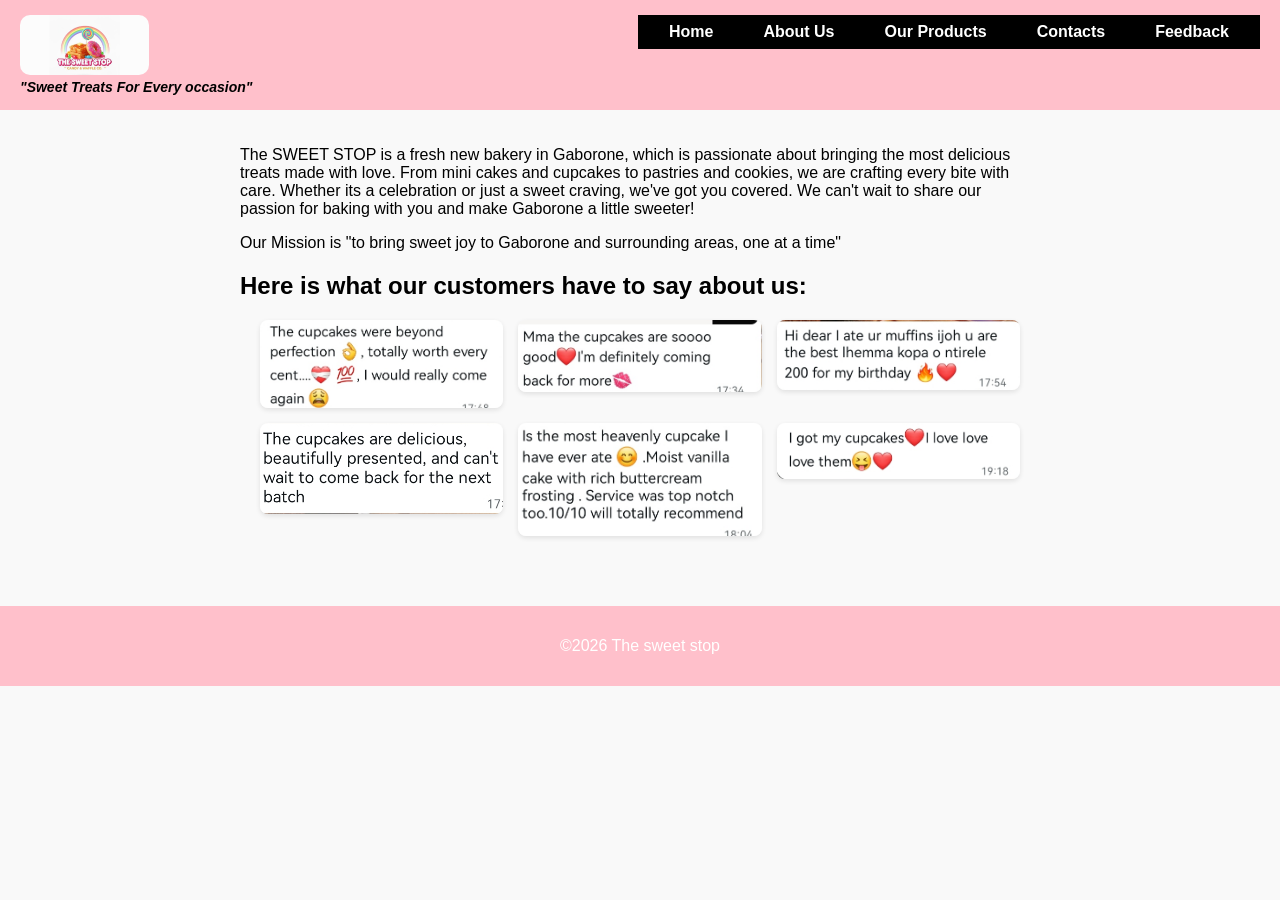
==== about.html @ ffb0606a "Updated products.html and styles.css" ====
<!DOCTYPE html>
<html lang="en">
<head>
    <meta charset="UTF-8>
    <meta name="viewport" content="width=device-width, initial-scale=1.0">
    <title>About Us</title>
    <link rel="stylesheet" href="styles.css">
</head>
<body>
         <header class="site-header">
       <div class="brand">
        <img src="logo.jpg" alt="logo" class="logo">
       <span class="slogan">"Sweet Treats For Every occasion"</span>
       </div>
        <nav class="main-nav">
            <a href="index.html">Home</a>
            <a href="about.html">About Us</a>
            <a href="products.html">Our Products</a>
            <a href="contact.html">Contacts</a>
            <a href="feedback.html">Feedback</a>
        </nav>
    </header>
    <main>
        <p>
            The SWEET STOP is a fresh new bakery in Gaborone, which is passionate about bringing the most delicious treats made with love.
            From mini cakes and cupcakes to pastries and cookies, we are crafting every bite with care.
            Whether its a celebration or just a sweet craving, we've got you covered. We can't wait to share our passion for baking with you and make Gaborone a little sweeter!
        </p>
        <p>
            Our Mission is "to bring sweet joy to Gaborone and surrounding areas, one at a time"
        </p>
            <h2>Here is what our customers have to say about us:</h2>
            <div class="review-grid">
            <img src="review1.jpg" alt="Customer review 1">
            <img src="review2.jpg" alt="Customer review 2">
            <img src="review3.jpg" alt="Customer review 3">
            <img src="review4.jpg" alt="Customer review 4">
            <img src="review5.jpg" alt="Customer review 5">
            <img src="review6.jpg" alt="Customer review 6">
            </div>
    </main>
    <footer>
        <p>&copy;2026 The sweet stop</p>
    </footer>
</body>
</html>
---- styles.css ----
body {
    font-family: Arial, Helvetica, sans-serif;
    margin: 0;
    padding: 0;
    background-color: #f9f9f9;
    color: #000000;
    transition: background-color 0.3s, color 0.3s;
}

nav {
    background-color: #000000;
    padding: 15px;
    text-align: center;
}

nav a {
    color: white;
    text-decoration: none;
    margin: 0 15px;
}

nav a:hover{
    text-decoration: underline;
}

header {
    background-color: #ffc0cb;
    color: white;
    padding: 30px;
    text-align: center;
}

main {
    padding: 20px;
    max-width: 800px;
    margin: 0 auto;
}

footer {
    background-color: #ffc0cb;
    color: white;
    text-align: center;
    padding: 15px;
    margin-top: 30px;
}

img {
    border-radius: 10px;
    box-shadow: 0 4px 8pxrgba(0,0,0,0.1);
}

.site-header {
  display: flex;
  justify-content: space-between; 
  align-items: flex-start; 
  background-color: #ffc0cb;
  color: #fff;
  padding: 15px 20px;
}

.brand {
  display: flex;
  flex-direction: column; 
  align-items: flex-start; 
  gap: 4px; 
}

.logo {
  height: 60px;
  width: auto;
}

.slogan {
  font-size: 14px;
  color: #000000;
  font-weight: 600;
  font-style: italic;
}

.main-nav {
  display: flex;
  gap: 20px;
  background-color: #000000;
  padding: 8px 16px;
}

.main-nav a {
  color: #fff;
  text-decoration: none;
  font-weight: bold;
}

.main-nav a:hover {
  color: #ffc0cb;
}

image{
    display: flex;
    justify-content: center;
    padding: 40 px 20px;
}

.hero {
    position: relative;
    max-width: 600px;
    width: 100%;
}

.hero img {
    width: 100%;
    height: auto;
    display: block;
    border-radius: 8px;
}

.hero-text {
    position: absolute;
    top: 50%;
    left: 50%;
    transform: translate(-50%, -50%);
    text-align: center;
    color:#000000
    background color: (0, 0, 0, 0.5);
    padding: 20px 30px
    border-radius: 8px;
}

.hero-text p {
    margin: 5px 0;
    font-size: 18px ;
    font-weight: 600;
}

.review-grid {
  display: grid;
  grid-template-columns: repeat(3, 1fr); 
  gap: 15px; 
  max-width: 900px;
  margin: 20px auto;
  padding: 0 20px;
}

.review-grid img {
  width: 100%; 
  height: auto;
  border-radius: 8px;
  box-shadow: 0 2px 5px rgba(0,0,0,0.1); 
}


@media (max-width: 600px) {
 .review-grid {
    grid-template-columns: repeat(2, 1fr); 
  }
}

.products-page {
  max-width: 900px;
  margin: 0 auto;
  padding: 30px 20px;
}

.products-page h1 {
  text-align: center;
  margin-bottom: 40px;
}

.product {
  margin-bottom: 50px; 
  padding-bottom: 30px;
  border-bottom: 1px solid #eee; 
}

.product:last-child {
  border-bottom: none;
}


.product-name {
  font-size: 22px;
  font-weight: bold;
  color: #000000;
  margin: 0 0 15px 0;
}


.product-content {
  display: flex;
  gap: 25px; 
  align-items: flex-start; 
}


.product-img {
  width: 180px; 
  height: auto;
  border-radius: 8px;
  flex-shrink: 0; 


.product-desc {
  margin: 0;
  font-size: 16px;
  line-height: 1.6;
  color: #000000;
}


@media (max-width: 600px) {
 .product-content {
    flex-direction: column; 
  }
  
 .product-img {
    width: 100%; 
    max-width: 250px;
  }
}
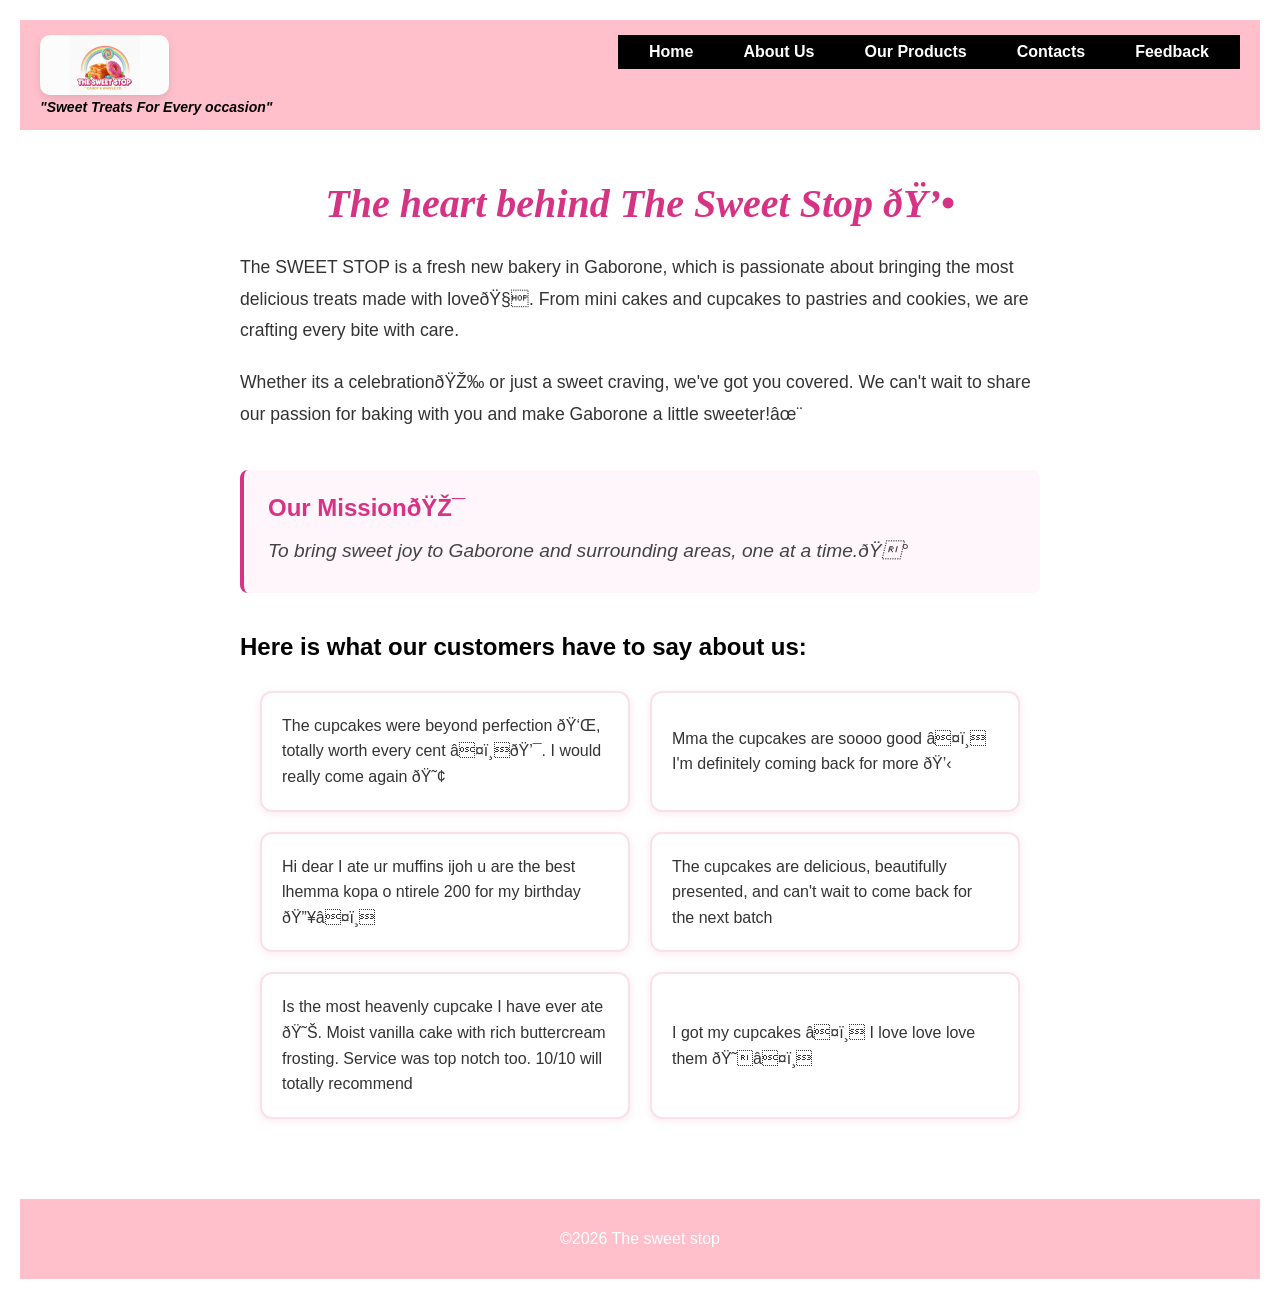
==== commit e8086113: "updates" ====
--- a/about.html
+++ b/about.html
@@ -16,31 +16,65 @@
             <a href="index.html">Home</a>
             <a href="about.html">About Us</a>
             <a href="products.html">Our Products</a>
-            <a href="contact.html">Contacts</a>
+            <a href="contacts.html">Contacts</a>
             <a href="feedback.html">Feedback</a>
         </nav>
     </header>
     <main>
-        <p>
-            The SWEET STOP is a fresh new bakery in Gaborone, which is passionate about bringing the most delicious treats made with love.
+        <section class="about-section">
+            <div class="about-container">
+        <h1>The heart behind The Sweet Stop 💕</h1>
+        <p class="about-intro">
+            The SWEET STOP is a fresh new bakery in Gaborone, which is passionate about bringing the most delicious treats made with love🧁.
             From mini cakes and cupcakes to pastries and cookies, we are crafting every bite with care.
-            Whether its a celebration or just a sweet craving, we've got you covered. We can't wait to share our passion for baking with you and make Gaborone a little sweeter!
         </p>
         <p>
-            Our Mission is "to bring sweet joy to Gaborone and surrounding areas, one at a time"
+            Whether its a celebration🎉 or just a sweet craving, we've got you covered. We can't wait to share our passion for baking with you and make Gaborone a little sweeter!✨
+           
         </p>
-            <h2>Here is what our customers have to say about us:</h2>
-            <div class="review-grid">
-            <img src="review1.jpg" alt="Customer review 1">
-            <img src="review2.jpg" alt="Customer review 2">
-            <img src="review3.jpg" alt="Customer review 3">
-            <img src="review4.jpg" alt="Customer review 4">
-            <img src="review5.jpg" alt="Customer review 5">
-            <img src="review6.jpg" alt="Customer review 6">
-            </div>
+
+        <div class="mission-box">
+            <h2>Our Mission🎯</h2>
+        <p>
+            To bring sweet joy to Gaborone and surrounding areas, one at a time.🍰
+        </p>
+        </div>
+        </div>
+        </section>
+            
+        <h2>Here is what our customers have to say about us:</h2>
+
+<div class="review-grid">
+  <div class="review-card">
+    <p>The cupcakes were beyond perfection 👌, totally worth every cent ❤️💯. I would really come again 😢</p>
+  </div>
+
+  <div class="review-card">
+    <p>Mma the cupcakes are soooo good ❤️ I'm definitely coming back for more 💋</p>
+  </div>
+
+  <div class="review-card">
+    <p>Hi dear I ate ur muffins ijoh u are the best lhemma kopa o ntirele 200 for my birthday 🔥❤️</p>
+  </div>
+
+  <div class="review-card">
+    <p>The cupcakes are delicious, beautifully presented, and can't wait to come back for the next batch</p>
+  </div>
+
+  <div class="review-card">
+    <p>Is the most heavenly cupcake I have ever ate 😊. Moist vanilla cake with rich buttercream frosting. Service was top notch too. 10/10 will totally recommend</p>
+  </div>
+
+  <div class="review-card">
+    <p>I got my cupcakes ❤️ I love love love them 😍❤️</p>
+  </div>
+</div>
+ </div>
+          
     </main>
     <footer>
         <p>&copy;2026 The sweet stop</p>
     </footer>
+    <script src="script.js"></script>
 </body>
 </html>
--- a/styles.css
+++ b/styles.css
@@ -9,7 +9,7 @@
 
 nav {
     background-color: #000000;
-    padding: 15px;
+    padding: 20px;
     text-align: center;
 }
 
@@ -46,7 +46,7 @@
 
 img {
     border-radius: 10px;
-    box-shadow: 0 4px 8pxrgba(0,0,0,0.1);
+    box-shadow: 0 4px 8px rgba(0,0,0,0.1);
 }
 
 .site-header {
@@ -101,35 +101,29 @@
 }
 
 .hero {
-    position: relative;
-    max-width: 600px;
-    width: 100%;
-}
-
+  position: relative;
+  max-width: 600px;
+  width: 100%; 
+}
+  
 .hero img {
-    width: 100%;
-    height: auto;
-    display: block;
-    border-radius: 8px;
+  width: 100%;
+  height:auto;
+  display: block;
+  border-radius: 8px;
 }
 
 .hero-text {
-    position: absolute;
-    top: 50%;
-    left: 50%;
-    transform: translate(-50%, -50%);
-    text-align: center;
-    color:#000000
-    background color: (0, 0, 0, 0.5);
-    padding: 20px 30px
-    border-radius: 8px;
-}
-
-.hero-text p {
-    margin: 5px 0;
-    font-size: 18px ;
-    font-weight: 600;
-}
+  position: relative; 
+  top: 50%;
+  left: 50%;
+  transform: translate(-50%, -50%);
+  text-align: center;
+  color: #000000; 
+  background-color: #f9f9f9;
+  padding: 20px;
+}
+
 
 .review-grid {
   display: grid;
@@ -175,7 +169,6 @@
   border-bottom: none;
 }
 
-
 .product-name {
   font-size: 22px;
   font-weight: bold;
@@ -186,16 +179,16 @@
 
 .product-content {
   display: flex;
-  gap: 25px; 
-  align-items: flex-start; 
-}
-
+  gap: 10px; 
+  align-items: flex-start;
+}
 
 .product-img {
   width: 180px; 
   height: auto;
   border-radius: 8px;
   flex-shrink: 0; 
+}
 
 
 .product-desc {
@@ -212,7 +205,371 @@
   }
   
  .product-img {
-    width: 100%; 
+    width: 100%;
     max-width: 250px;
   }
 }
+
+
+  
+  body {
+    background-color: #ffffff; 
+    font-family: Arial, sans-serif;
+    margin: 0;
+    padding: 20px;
+  }
+
+  h1 {
+    text-align: center;
+    color: #d63384; 
+    font-family: 'Georgia', serif;
+    font-style: italic;
+    font-size: 2.5rem;
+    margin-bottom: 30px;
+  }
+
+  form {
+    max-width: 900px;     
+    margin: 0 auto;       
+    padding: 30px;
+    background-color: #fff0f6; 
+    border-radius: 12px;
+    box-shadow: 0 4px 15px rgba(214, 51, 132, 0.1); 
+  }
+
+
+  label {
+    display: block;
+    width: 85%;           
+    margin: 20px auto 8px auto; 
+    text-align: left;     
+    font-weight: bold;
+    color: #000000;
+    font-size: 1.1rem;
+  }
+
+ 
+  input[type="text"],
+  textarea {
+    width: 85%;          
+    padding: 14px;
+    margin: 0 auto;
+    display: block;
+    border: 2px solid #ffc0cb;
+    border-radius: 8px;
+    font-size: 16px;
+    background-color: #ffffff;
+    box-sizing: border-box;
+    transition: border-color 0.3s ease;
+  }
+
+  input[type="text"]:focus,
+  textarea:focus {
+    outline: none;
+    border-color: #ffc0cb; 
+    box-shadow: 0 0 0 3px rgba(214, 51, 132, 0.2);
+  }
+
+  textarea {
+    height: 140px;        
+    resize: vertical;   
+  }
+
+  
+  .radio-group {
+    width: 85%;
+    margin: 5px auto 20px auto;
+    text-align: left;
+    display: flex;
+    gap: 40px;   
+  }         
+
+  .radio-group label {
+    width: auto;          
+    margin: 0;
+    font-weight: normal;
+    display: flex;
+    align-items: center;
+    gap: 8px;
+    cursor: pointer;
+  }
+
+  input[type="radio"] {
+    accent-color: #ffc0ff;
+    width: 18px;
+    height: 18px;
+  }
+ button[type="submit"] {
+    display: block;
+    margin: 40px auto 20px auto;
+    padding: 18px 60px;
+    font-size: 20px;
+    font-weight: bold;
+    color: #ffffff;             
+    background-color: #ffc0ff;  
+    border: none;
+    border-radius: 10px;
+    cursor: pointer;
+    transition: all 0.3s ease;
+    box-shadow: 0 4px 10px rgba(214, 51, 132, 0.3);
+  }
+
+  button[type="submit"]:hover {
+    background-color: #b02a5b;  
+    transform: translate(-2px);
+    box-shadow: 0 6px 15px rgba(214, 51, 132, 0.4);
+  }
+
+
+.popup {
+  display: none; 
+  position: fixed;
+  top: 0;
+  left: 0;
+  width: 100%;
+  height: 100%;
+  background-color: rgba(0, 0, 0, 0.5); 
+  z-index: 1000;
+}
+
+.popup-content {
+  position: absolute;
+  top: 50%;
+  left: 50%;
+  transform: translate(-50%, -50%);
+  background-color: #ffffff; 
+  padding: 40px 50px;
+  border-radius: 12px;
+  text-align: center;
+  box-shadow: 0 5px 20px rgba(0, 0, 0, 0.3);
+  border-top: 8px solid #d63384; 
+}
+
+.popup-content h2 {
+  color: #d63384;
+  font-family: Georgia, serif;
+  font-size: 2rem;
+  margin: 0 0 25px 0;
+}
+
+.popup-content button {
+  padding: 12px 40px;
+  font-size: 16px;
+  font-weight: bold;
+  color: #ffffff;
+  background-color: #d63384;
+  border: none;
+  border-radius: 8px;
+  cursor: pointer;
+}
+
+.popup-content button:hover {
+  background-color: #b02a5b;
+}
+
+ ::placeholder {
+    color: #999;
+    opacity: 1;
+ }
+ 
+ .review-grid {
+  display: grid;
+  grid-template-columns: repeat(auto-fit, minmax(280px, 1fr));
+  gap: 20px;
+  margin: 30px 0;
+}
+
+.review-card {
+  background: #fff;
+  border: 2px solid #f8e1eb; 
+  border-radius: 12px;
+  padding: 20px;
+  box-shadow: 0 2px 8px rgba(214, 51, 132, 0.1);
+  display: flex;
+  align-items: center; 
+}
+
+.review-card p {
+  margin: 0;
+  line-height: 1.6;
+  color: #333;
+}
+
+
+.review-card:hover {
+  border-color: #d63384;
+  transform: translateY(-2px);
+  transition: all 0.2s ease;
+}
+
+.about-section {
+  padding-top: 30px;
+  background: #fff;
+}
+
+.about-container {
+  max-width: 800px;
+  margin: 0 auto;
+}
+
+
+.about-container h1 {
+  font-size: 2.5rem;
+  color: #d63384;
+  font-weight: 700;
+  margin-bottom: 24px;
+  margin-top: 0;
+  text-align: center;
+  line-height: 1.2;
+}
+
+
+.about-container p {
+  font-size: 1.1rem;
+  line-height: 1.8;
+  color: #333;
+  margin-bottom: 20px;
+}
+
+
+.about-intro {
+  font-size: 1.25rem;
+  color: #555;
+}
+
+
+.mission-box {
+  background: #fef6fa; 
+  border-left: 4px solid #d63384;
+  padding: 24px;
+  border-radius: 8px;
+  margin: 40px 0;
+}
+
+.mission-box h2 {
+  color: #d63384;
+  margin: 0 0 12px 0;
+  font-size: 1.5rem;
+}
+
+.mission-box p {
+  margin: 0;
+  font-style: italic;
+  font-size: 1.2rem;
+  color: #444;
+}
+
+
+.reviews-heading {
+  font-size: 1.8rem;
+  color: #222;
+  text-align: center;
+  margin: 60px 0 30px 0;
+}
+
+nav {
+  margin-bottom: 0;
+}
+
+
+@media (max-width: 600px) {
+  .about-container h1 {
+    font-size: 2rem;
+  }
+  .about-intro {
+    font-size: 1.15rem;
+  }
+}
+
+
+.hero-section {
+  position: relative;
+  min-height: 80vh; 
+  display: flex;
+  align-items: center;
+  justify-content: center;
+  text-align: center;
+  padding: 60px 20px;
+  
+ 
+  background-image: url('special offer.png');
+  background-size: cover;
+  background-position: center;
+  background-repeat: no-repeat;
+  overflow: hidden;
+}
+
+.hero-overlay {
+  position: absolute;
+  top: 0;
+  left: 0;
+  width: 100%;
+  height: 100%;
+  background: rgba(0, 0, 0, 0.3);
+  backdrop-filter: blur(8px); 
+  z-index: 1;
+}
+
+
+.hero-content {
+  position: relative;
+  z-index: 2;
+  max-width: 700px;
+  color: #fff; 
+}
+
+.hero-content h1 {
+  font-size: 3.2rem;
+  color: #fff;
+  margin: 0 0 20px 0;
+  font-weight: 700;
+  line-height: 1.1;
+  text-shadow: 0 2px 10px rgba(0, 0, 0, 0.3); 
+}
+
+.hero-tagline {
+  font-size: 1.4rem;
+  line-height: 1.6;
+  margin-bottom: 16px;
+  text-shadow: 0 2px 8px rgba(0, 0, 0, 0.3);
+}
+
+.hero-details {
+  font-size: 1.2rem;
+  margin-bottom: 35px;
+  opacity: 0.95;
+  text-shadow: 0 2px 8px rgba(0, 0, 0, 0.3);
+}
+
+.hero-button {
+  display: inline-block;
+  background: #d63384;
+  color: #fff;
+  padding: 16px 36px;
+  border-radius: 50px;
+  text-decoration: none;
+  font-weight: 600;
+  font-size: 1.1rem;
+  transition: all 0.2s ease;
+  border: 2px solid #d63384;
+}
+
+.hero-button:hover {
+  background: #fff;
+  color: #d63384;
+  transform: translateY(-2px);
+  box-shadow: 0 6px 20px rgba(214, 51, 132, 0.4);
+}
+
+@media (max-width: 600px) {
+  .hero-section {
+    min-height: 70vh;
+    padding: 40px 16px;
+  }
+  .hero-content h1 {
+    font-size: 2.4rem;
+  }
+  .hero-tagline {
+    font-size: 1.2rem;
+  }
+}
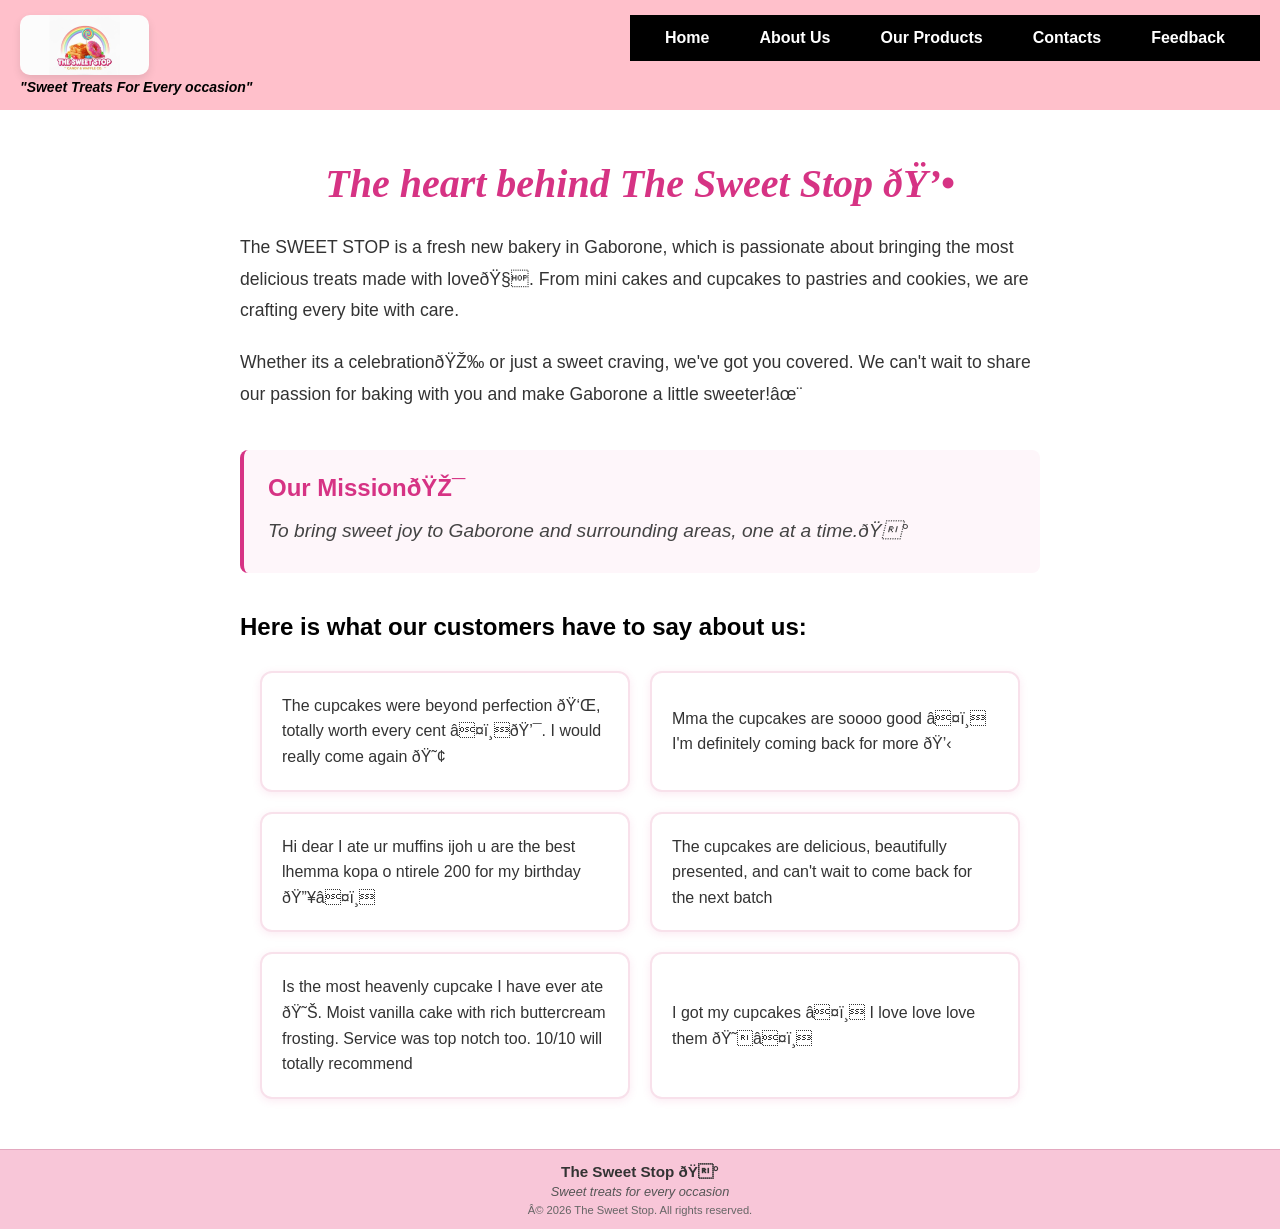
==== commit da33b7bb: "updates" ====
--- a/about.html
+++ b/about.html
@@ -72,9 +72,11 @@
  </div>
           
     </main>
-    <footer>
-        <p>&copy;2026 The sweet stop</p>
-    </footer>
+    <footer class="site-footer">
+  <p class="footer-brand">The Sweet Stop 🍰</p>
+  <p class="footer-tagline">Sweet treats for every occasion</p>
+  <p class="footer-copy">© 2026 The Sweet Stop. All rights reserved.</p>
+</footer>
     <script src="script.js"></script>
 </body>
 </html>
--- a/styles.css
+++ b/styles.css
@@ -2,12 +2,13 @@
     font-family: Arial, Helvetica, sans-serif;
     margin: 0;
     padding: 0;
-    background-color: #f9f9f9;
+    background-color: #fff7f9;
     color: #000000;
     transition: background-color 0.3s, color 0.3s;
 }
 
 nav {
+    margin-top: 0;
     background-color: #000000;
     padding: 20px;
     text-align: center;
@@ -28,6 +29,7 @@
     color: white;
     padding: 30px;
     text-align: center;
+    margin-bottom: 0;
 }
 
 main {
@@ -36,13 +38,35 @@
     margin: 0 auto;
 }
 
-footer {
-    background-color: #ffc0cb;
-    color: white;
-    text-align: center;
-    padding: 15px;
-    margin-top: 30px;
-}
+.site-footer {
+  background-color: #f8c6d8;
+  text-align: center;
+  padding: 0.6rem 1rem;   
+  border-top: 1px solid #e3a8bf;  
+}
+
+.site-footer p {
+  margin: 0.15rem 0;          
+  line-height: 1.3;
+}
+
+.footer-brand {
+  font-weight: 600;
+  font-size: 0.95rem;
+  color: #333;
+}
+
+.footer-tagline {
+  font-size: 0.8rem;
+  font-style: italic;
+  color: #555;
+}
+
+.footer-copy {
+  font-size: 0.7rem;
+  color: #666;
+}
+
 
 img {
     border-radius: 10px;
@@ -78,10 +102,11 @@
 }
 
 .main-nav {
+  align-items: center;
   display: flex;
   gap: 20px;
   background-color: #000000;
-  padding: 8px 16px;
+  padding: 14px 20px;
 }
 
 .main-nav a {
@@ -123,7 +148,6 @@
   background-color: #f9f9f9;
   padding: 20px;
 }
-
 
 .review-grid {
   display: grid;
@@ -142,12 +166,6 @@
 }
 
 
-@media (max-width: 600px) {
- .review-grid {
-    grid-template-columns: repeat(2, 1fr); 
-  }
-}
-
 .products-page {
   max-width: 900px;
   margin: 0 auto;
@@ -176,7 +194,6 @@
   margin: 0 0 15px 0;
 }
 
-
 .product-content {
   display: flex;
   gap: 10px; 
@@ -190,7 +207,6 @@
   flex-shrink: 0; 
 }
 
-
 .product-desc {
   margin: 0;
   font-size: 16px;
@@ -198,25 +214,17 @@
   color: #000000;
 }
 
-
-@media (max-width: 600px) {
- .product-content {
-    flex-direction: column; 
-  }
-  
  .product-img {
     width: 100%;
     max-width: 250px;
   }
-}
-
 
   
   body {
     background-color: #ffffff; 
     font-family: Arial, sans-serif;
     margin: 0;
-    padding: 20px;
+    padding: 0;
   }
 
   h1 {
@@ -236,7 +244,6 @@
     border-radius: 12px;
     box-shadow: 0 4px 15px rgba(214, 51, 132, 0.1); 
   }
-
 
   label {
     display: block;
@@ -320,7 +327,6 @@
     box-shadow: 0 6px 15px rgba(214, 51, 132, 0.4);
   }
 
-
 .popup {
   display: none; 
   position: fixed;
@@ -395,7 +401,6 @@
   color: #333;
 }
 
-
 .review-card:hover {
   border-color: #d63384;
   transform: translateY(-2px);
@@ -411,7 +416,6 @@
   max-width: 800px;
   margin: 0 auto;
 }
-
 
 .about-container h1 {
   font-size: 2.5rem;
@@ -423,7 +427,6 @@
   line-height: 1.2;
 }
 
-
 .about-container p {
   font-size: 1.1rem;
   line-height: 1.8;
@@ -431,12 +434,10 @@
   margin-bottom: 20px;
 }
 
-
 .about-intro {
   font-size: 1.25rem;
   color: #555;
 }
-
 
 .mission-box {
   background: #fef6fa; 
@@ -459,7 +460,6 @@
   color: #444;
 }
 
-
 .reviews-heading {
   font-size: 1.8rem;
   color: #222;
@@ -468,108 +468,579 @@
 }
 
 nav {
+  margin-top: 0;
   margin-bottom: 0;
 }
 
 
-@media (max-width: 600px) {
-  .about-container h1 {
-    font-size: 2rem;
-  }
-  .about-intro {
-    font-size: 1.15rem;
-  }
-}
+.product {
+  width: 260px;               
+  box-sizing: border-box;
+  overflow: hidden;           
+  text-align: center;
+  justify-self: center;
+  background: #ffffff;                 
+  border-radius: 16px;                  
+  padding: 1.5rem;
+  box-shadow: 0 10px 25px rgba(0,0,0,0.08);
+  transition: transform 0.3s ease, box-shadow 0.3s ease;
+
+}
+
+.product:hover {
+  transform: translateY(-6px);
+  box-shadow: 0 18px 35px rgba(0,0,0,0.15);
+}
+
+
+.product img {
+  width: 100%;                
+  height: auto;
+  display: block;
+  border-radius: 12px;
+  margin-bottom: 1rem;
+  box-shadow: 0 6px 20px rgba(0,0,0,0.12);
+
+}
+
+.products-section h1 {
+  font-size: 3rem;
+  color: #d63384; 
+  margin-bottom: 3rem;
+}
+
+.product h3 {
+  font-size: 1.4rem;
+  margin: 1rem 0 0.5rem;
+  letter-spacing: 1px;
+}
+
+.product p {
+  color: #444;
+  line-height: 1.6;
+  font-size: 0.95rem;
+}
+
+.product em {
+  color: #d63384;
+  font-style: italic;
+}
+
+.products-section {
+  background: linear-gradient(
+    to bottom,
+    #fff7f9,
+    #ffffff
+  );
+  padding: 4rem 1rem;
+  margin-bottom: 2rem;
+}
+
+.cupcake-images {
+display: flex;
+  justify-content: space-between; 
+  gap: 1rem;
+  width: 100%;            
+  max-width: 460px;       
+  margin: 0 auto 1.2rem;  
+}
+
+.cupcake-images img {
+  width: 32%;
+  border-radius: 12px;
+  box-shadow: 0 6px 16px rgba(0,0,0,0.15);
+}
+
+.price-tag {
+  display: inline-block;
+  background: #d63384;
+  color: white;
+  padding: 0.4rem 1rem;
+  border-radius: 20px;
+  font-size: 0.85rem;
+  margin-top: 0.5rem;
+}
+
+.products-grid {
+  display: grid;
+  grid-template-columns: repeat(2, 1fr);
+  gap: 2rem;
+  max-width: 900px;  
+  margin: 0 auto;    
+  padding-top: 2rem;
+}
+
+.product-five {
+  grid-column: 1 / -1;
+  width: 220px;
+  margin: 0 auto;
+  justify-self: center;
+}
+
+.five-images {
+  display: grid;
+  gap: 0.5rem;
+  justify-content: center;
+}
+
+.five-images img {
+  width: 30%;
+}
+
+.product-wide {
+  grid-column: 1 / -1;      
+  justify-self: center;     
+  width: 520px;             
+  max-width: 95%;
+  padding: 2rem;
+}
+
+.offers-section {
+  max-width: 900px;
+  margin: 0;
+  padding: 3rem 2rem;
+  background: linear-gradient(to bottom, #fff7fb, #ffffff);
+  border-radius: 20px;
+  box-shadow: 0 15px 30px rgba(0, 0, 0, 0.08);
+  text-align: center;
+  margin-top: 2rem;
+  margin-bottom: 2rem;
+  padding-top: 3rem;
+  padding-bottom: 3rem;
+  margin-left: auto;
+  margin-right: auto;
+}
+
+.offers-section h2 {
+  font-size: 2.2rem;
+  color: #d63384;
+  margin-bottom: 1.5rem;
+  letter-spacing: 1px;
+}
+
+.offers-list {
+  list-style: none;
+  padding: 0;
+  margin: 1.5rem auto 2rem;
+  max-width: 600px;
+}
+
+.offers-list li {
+  background: #ffffff;
+  margin-bottom: 1rem;
+  padding: 1rem 1.2rem;
+  border-left: 6px solid #d63384;
+  border-radius: 10px;
+  box-shadow: 0 6px 15px rgba(0,0,0,0.05);
+}
+
+.combo-box {
+  background: #d63384;
+  color: white;
+  padding: 1.8rem;
+  border-radius: 16px;
+  margin: 2rem auto;
+  max-width: 650px;
+}
+
+.combo-box h3 {
+  margin-bottom: 0.5rem;
+  font-size: 1.5rem;
+}
+
+.combo-box strong {
+  font-size: 1.2rem;
+}
+
+.note {
+  font-size: 0.9rem;
+  color: #555;
+  margin-top: 2rem;
+}
+
+.cta {
+  margin-top: 2.5rem;
+  font-size: 1.2rem;
+  font-style: italic;
+  color: #d63384;
+  font-weight: 500;
+}
+
+
 
 
 .hero-section {
-  position: relative;
-  min-height: 80vh; 
+  min-height: 90vh;
   display: flex;
   align-items: center;
   justify-content: center;
-  text-align: center;
-  padding: 60px 20px;
+  padding: 4rem 1rem;
+  width: 100%;
+  margin-top: 0;
+
   
- 
-  background-image: url('special offer.png');
+  
+ background-image: url("special offer.png");  
   background-size: cover;
   background-position: center;
   background-repeat: no-repeat;
-  overflow: hidden;
-}
-
-.hero-overlay {
-  position: absolute;
-  top: 0;
-  left: 0;
-  width: 100%;
-  height: 100%;
-  background: rgba(0, 0, 0, 0.3);
-  backdrop-filter: blur(8px); 
-  z-index: 1;
+
+  position: relative;
 }
 
 
 .hero-content {
   position: relative;
-  z-index: 2;
-  max-width: 700px;
-  color: #fff; 
-}
-
-.hero-content h1 {
-  font-size: 3.2rem;
-  color: #fff;
-  margin: 0 0 20px 0;
-  font-weight: 700;
-  line-height: 1.1;
-  text-shadow: 0 2px 10px rgba(0, 0, 0, 0.3); 
+  background: rgba(255, 255, 255, 0.92);
+  padding: 3rem 3.5rem;
+  border-radius: 28px;
+  max-width: 850px;
+  text-align: center;
+  margin: 0 auto;
+  box-shadow: 0 30px 60px rgba(0, 0, 0, 0.25);
+}
+
+
+.hero-content h1::after {
+  content: "";
+  display: block;
+  width: 80px;
+  height: 4px;
+  background: #d63384;
+  margin: 1rem auto 0;
+  border-radius: 5px;
 }
 
 .hero-tagline {
-  font-size: 1.4rem;
-  line-height: 1.6;
-  margin-bottom: 16px;
-  text-shadow: 0 2px 8px rgba(0, 0, 0, 0.3);
+  font-size: 1.2rem;
+  line-height: 1.7;
+  margin-bottom: 1.5rem;
+  color: #333;
 }
 
 .hero-details {
-  font-size: 1.2rem;
-  margin-bottom: 35px;
-  opacity: 0.95;
-  text-shadow: 0 2px 8px rgba(0, 0, 0, 0.3);
+  font-size: 1.05rem;
+  margin-bottom: 1.2rem;
+  color: #555;
 }
 
 .hero-button {
   display: inline-block;
+  margin-top: 1.5rem;
+  color: #d63384;
+  font-weight: 600;
+  text-decoration: underline;
+  font-size: 1.05rem;
+}
+
+.hero-button {
+  display: inline-block;
+  margin-top: 2rem;
+
   background: #d63384;
-  color: #fff;
-  padding: 16px 36px;
-  border-radius: 50px;
+  color: white;
+  padding: 0.9rem 2.4rem;
+  border-radius: 999px;
+
   text-decoration: none;
   font-weight: 600;
-  font-size: 1.1rem;
-  transition: all 0.2s ease;
-  border: 2px solid #d63384;
+  font-size: 1.05rem;
+
+  transition: all 0.3s ease;
 }
 
 .hero-button:hover {
+  background: #b82c6f;
+  transform: translateY(-2px);
+  box-shadow: 0 10px 25px rgba(214, 51, 132, 0.35);
+}
+
+.hero-section::before {
+  content: "";
+  position: absolute;
+  inset: 0;
+  background: rgba(0, 0, 0, 0.35); 
+}
+
+
+.contact-page {
+  max-width: 1000px;
+  margin: 0 auto;
+  padding: 1.5rem;
+}
+
+
+.contact-info-box {
+  max-width: 700px;
+  margin: 0 auto;
+  padding: 3rem 2.5rem;
+  background: linear-gradient(to bottom, #fff7fb, #ffffff);
+  border-radius: 22px;
+  box-shadow: 0 20px 40px rgba(214, 51, 132, 0.12);
+  text-align: center;
+}
+
+.contact-info-box h1 {
+  color: #d63384;
+  margin-bottom: 2rem;
+  margin-top: 0;
+}
+
+.contact-info-item {
+  display: flex;
+  gap: 1.2rem;
+  align-items: flex-start;
+  padding: 1rem 0;
+  border-bottom: 1px solid #f3d6e3;
+  text-align: left;
+}
+
+.contact-info-item:last-child {
+  border-bottom: none;
+}
+
+.contact-info-item .icon {
+  font-size: 1.6rem;
+}
+
+.contact-info-item strong {
+  font-size: 1.05rem;
+  color: #333;
+}
+
+.contact-info-item p {
+  margin: 0.2rem 0 0;
+  color: #555;
+  line-height: 1.5;
+}
+
+.contact-note {
+  margin-top: 2rem;
+  font-style: italic;
+  color: #666;
+}
+
+
+.contact-divider {
+  width: 120px;
+  height: 4px;
+  background: #d63384;
+  margin: 4rem auto;
+  border-radius: 10px;
+}
+
+.faq-section {
+  max-width: 850px;
+  margin: 0 auto;
+}
+
+.faq-section h2 {
+  text-align: center;
+  color: #d63384;
+  margin-bottom: 1rem;
+}
+
+.faq-intro {
+  text-align: center;
+  color: #555;
+  margin-bottom: 2.5rem;
+}
+
+.faq-item {
   background: #fff;
-  color: #d63384;
-  transform: translateY(-2px);
-  box-shadow: 0 6px 20px rgba(214, 51, 132, 0.4);
-}
-
-@media (max-width: 600px) {
+  border-radius: 14px;
+  margin-bottom: 1.2rem;
+  box-shadow: 0 8px 20px rgba(0,0,0,0.08);
+  overflow: hidden;
+}
+
+.faq-question {
+  width: 100%;
+  padding: 1.3rem 1.6rem;
+  border: none;
+  background: white;
+  font-size: 1.05rem;
+  font-weight: 600;
+  text-align: left;
+  cursor: pointer;
+}
+
+.faq-answer {
+  display: none;
+  padding: 0 1.6rem 1.6rem;
+  color: #444;
+  line-height: 1.7;
+}
+
+section {
+  margin-top: 0;
+  margin-bottom: 0;
+}
+
+section + section {
+  padding-top: 2rem;
+}
+
+
+@media (max-width: 1024px) {
+
+  main {
+    padding: 20px;
+  }
+
   .hero-section {
-    min-height: 70vh;
-    padding: 40px 16px;
-  }
+    min-height: 90vh;
+  }
+
+  .products-grid {
+    gap: 1.5rem;
+  }
+
+  .product {
+    width: 240px;
+  }
+
+  .hero-content {
+    max-width: 90%;
+  }
+}
+
+@media (max-width: 768px) {
+
+ 
+  .site-header {
+    flex-direction: column;
+    align-items: center;
+    gap: 15px;
+  }
+
+  .main-nav {
+    flex-wrap: wrap;
+    justify-content: center;
+  }
+
+  nav a {
+    margin: 8px;
+  }
+
+  
+  .hero-section {
+    min-height: 85vh;
+    padding: 2.5rem 1rem;
+  }
+
+  .hero-content {
+    padding: 2.2rem 2rem;
+  }
+
   .hero-content h1 {
-    font-size: 2.4rem;
-  }
-  .hero-tagline {
-    font-size: 1.2rem;
-  }
-}+    font-size: 2.2rem;
+  }
+
+  
+  .products-grid {
+    grid-template-columns: 1fr;
+  }
+
+  
+  .review-grid {
+    grid-template-columns: repeat(2, 1fr);
+  }
+
+  
+  .contact-grid {
+    grid-template-columns: 1fr;
+  }
+}
+
+@media (max-width: 480px) {
+
+  body {
+    padding: 0;
+  }
+
+
+  nav {
+    padding: 15px 10px;
+  }
+
+  nav a {
+    font-size: 14px;
+    margin: 6px;
+  }
+
+ 
+  .hero-section {
+    min-height: 80vh;
+    padding: 2rem 1rem;
+  }
+
+  .hero-content {
+    padding: 1.8rem 1.5rem;
+    border-radius: 20px;
+  }
+
+  .hero-content h1 {
+    font-size: 1.9rem;
+  }
+
+  .hero-tagline,
+  .hero-details {
+    font-size: 1rem;
+  }
+
+  .product {
+    width: 100%;
+    max-width: 320px;
+  }
+
+  .product-wide {
+    width: 100%;
+  }
+
+ 
+  .review-grid {
+    grid-template-columns: 1fr;
+  }
+
+ 
+  form,
+  .contact-form {
+    padding: 1.5rem;
+  }
+
+  button[type="submit"] {
+    width: 100%;
+    padding: 14px;
+  }
+}
+
+@media (max-width: 360px) {
+
+  .hero-content h1 {
+    font-size: 1.7rem;
+  }
+
+  .hero-button {
+    padding: 0.7rem 1.8rem;
+    font-size: 0.95rem;
+  }
+}
+
+@media (max-width: 480px) {
+  .contact-info-box {
+    padding: 2rem 1.5rem;
+  }
+
+  .contact-info-item {
+    gap: 0.8rem;
+  }
+
+  .faq-question {
+    font-size: 1rem;
+  }
+}
+
+
+
+
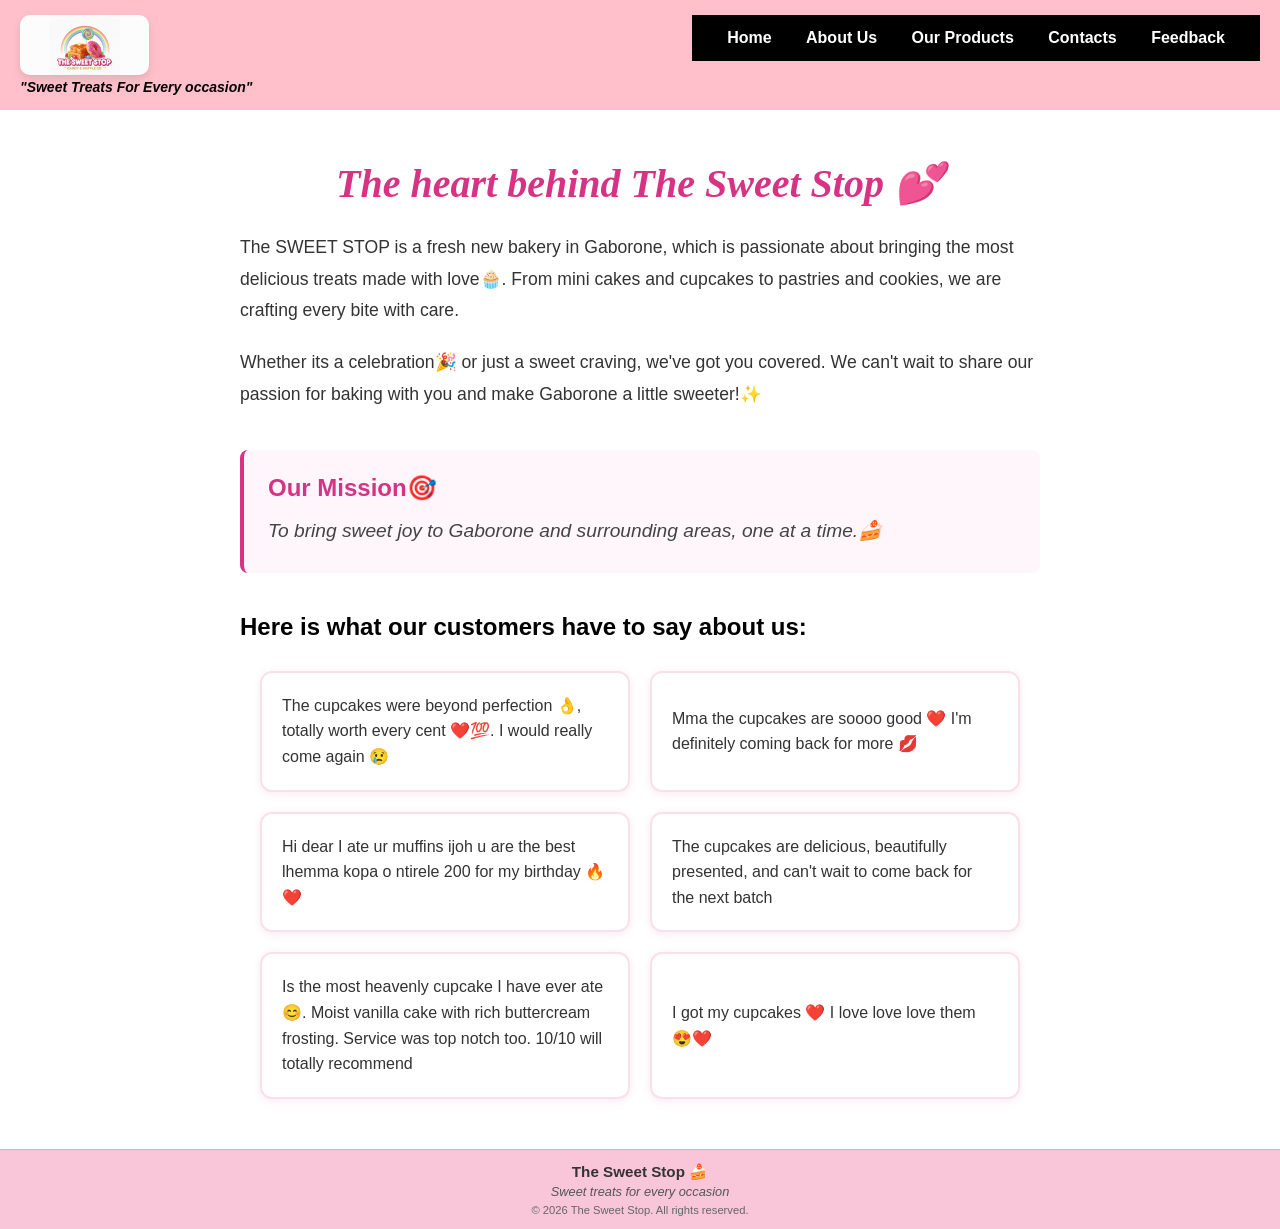
==== commit a5f562c5: "updates" ====
--- a/about.html
+++ b/about.html
@@ -1,7 +1,7 @@
 <!DOCTYPE html>
 <html lang="en">
 <head>
-    <meta charset="UTF-8>
+    <meta charset="UTF-8">
     <meta name="viewport" content="width=device-width, initial-scale=1.0">
     <title>About Us</title>
     <link rel="stylesheet" href="styles.css">
@@ -13,11 +13,18 @@
        <span class="slogan">"Sweet Treats For Every occasion"</span>
        </div>
         <nav class="main-nav">
+          <div class="nav-links" id="nav-links">
             <a href="index.html">Home</a>
             <a href="about.html">About Us</a>
             <a href="products.html">Our Products</a>
             <a href="contacts.html">Contacts</a>
             <a href="feedback.html">Feedback</a>
+          </div>
+    <button class="hamburger" id="hamburger">
+        <span></span>
+        <span></span>
+        <span></span>
+    </button>
         </nav>
     </header>
     <main>
--- a/styles.css
+++ b/styles.css
@@ -67,7 +67,6 @@
   color: #666;
 }
 
-
 img {
     border-radius: 10px;
     box-shadow: 0 4px 8px rgba(0,0,0,0.1);
@@ -164,7 +163,6 @@
   border-radius: 8px;
   box-shadow: 0 2px 5px rgba(0,0,0,0.1); 
 }
-
 
 .products-page {
   max-width: 900px;
@@ -472,7 +470,6 @@
   margin-bottom: 0;
 }
 
-
 .product {
   width: 260px;               
   box-sizing: border-box;
@@ -491,7 +488,6 @@
   transform: translateY(-6px);
   box-shadow: 0 18px 35px rgba(0,0,0,0.15);
 }
-
 
 .product img {
   width: 100%;                
@@ -667,8 +663,6 @@
 }
 
 
-
-
 .hero-section {
   min-height: 90vh;
   display: flex;
@@ -688,7 +682,6 @@
   position: relative;
 }
 
-
 .hero-content {
   position: relative;
   background: rgba(255, 255, 255, 0.92);
@@ -699,7 +692,6 @@
   margin: 0 auto;
   box-shadow: 0 30px 60px rgba(0, 0, 0, 0.25);
 }
-
 
 .hero-content h1::after {
   content: "";
@@ -762,13 +754,11 @@
   background: rgba(0, 0, 0, 0.35); 
 }
 
-
 .contact-page {
   max-width: 1000px;
   margin: 0 auto;
   padding: 1.5rem;
 }
-
 
 .contact-info-box {
   max-width: 700px;
@@ -819,7 +809,6 @@
   font-style: italic;
   color: #666;
 }
-
 
 .contact-divider {
   width: 120px;
@@ -881,25 +870,19 @@
   padding-top: 2rem;
 }
 
-
 @media (max-width: 1024px) {
-
   main {
     padding: 20px;
   }
-
   .hero-section {
     min-height: 90vh;
   }
-
   .products-grid {
     gap: 1.5rem;
   }
-
   .product {
     width: 240px;
   }
-
   .hero-content {
     max-width: 90%;
   }
@@ -959,7 +942,6 @@
     padding: 0;
   }
 
-
   nav {
     padding: 15px 10px;
   }
@@ -1043,4 +1025,36 @@
 
 
 
-
+.hamburger {
+  display: none;              
+  background: none;
+  border: none;
+  cursor: pointer;
+  padding: 5px;
+}
+
+
+.hamburger span {
+  display: block;
+  width: 25px;
+  height: 3px;
+  background-color: #ffffff;
+  margin: 5px 0;
+  border-radius: 2px;
+}
+
+
+@media (max-width: 768px) {
+  .hamburger {
+    display: block;           
+  }
+
+  .nav-links {
+    display: none;
+    flex-direction: column;
+  }
+
+  .nav-links.active {
+    display: flex;
+  }
+}
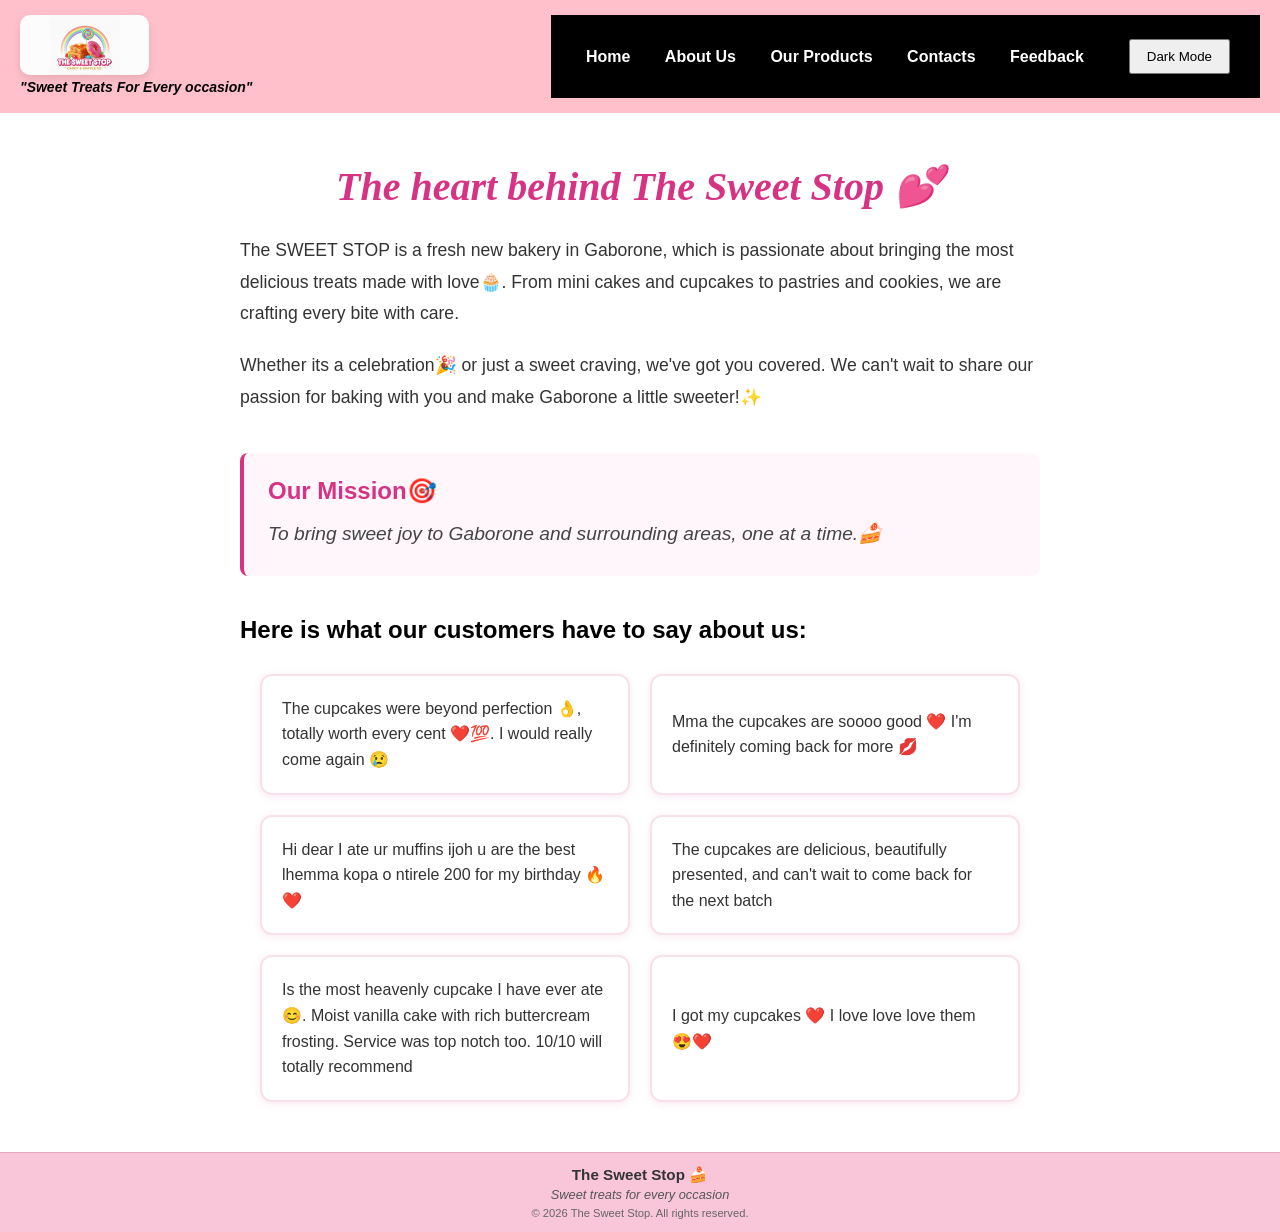
==== commit 068855e0: "updates" ====
--- a/about.html
+++ b/about.html
@@ -25,6 +25,7 @@
         <span></span>
         <span></span>
     </button>
+    <button id="theme-toggle"> Dark Mode</button>
         </nav>
     </header>
     <main>
--- a/styles.css
+++ b/styles.css
@@ -1057,4 +1057,31 @@
   .nav-links.active {
     display: flex;
   }
-}+}
+
+body.dark-mode {
+    background-color: #333333;
+    color: #f9f9f9;
+}
+body.dark-mode nav { background-color: #222222; }
+#theme-toggle { padding: 8px 16px; cursor: pointer; margin: 10px; }
+
+
+#back-to-top {
+    display: none;
+    position: fixed;
+    bottom: 20px;
+    right: 20px;
+    background-color: #ffc0ff;
+    color: white;
+    width: 50px;
+    height: 50px;
+    border-radius: 50%;
+    border: none;
+    font-size: 24px;
+    cursor: pointer;
+    box-shadow: 2px 2px 10px rgba(0,0,0,0.2);
+    transition: background-color 0.3s;
+}
+#back-to-top:hover { background-color: #e5609c; }
+
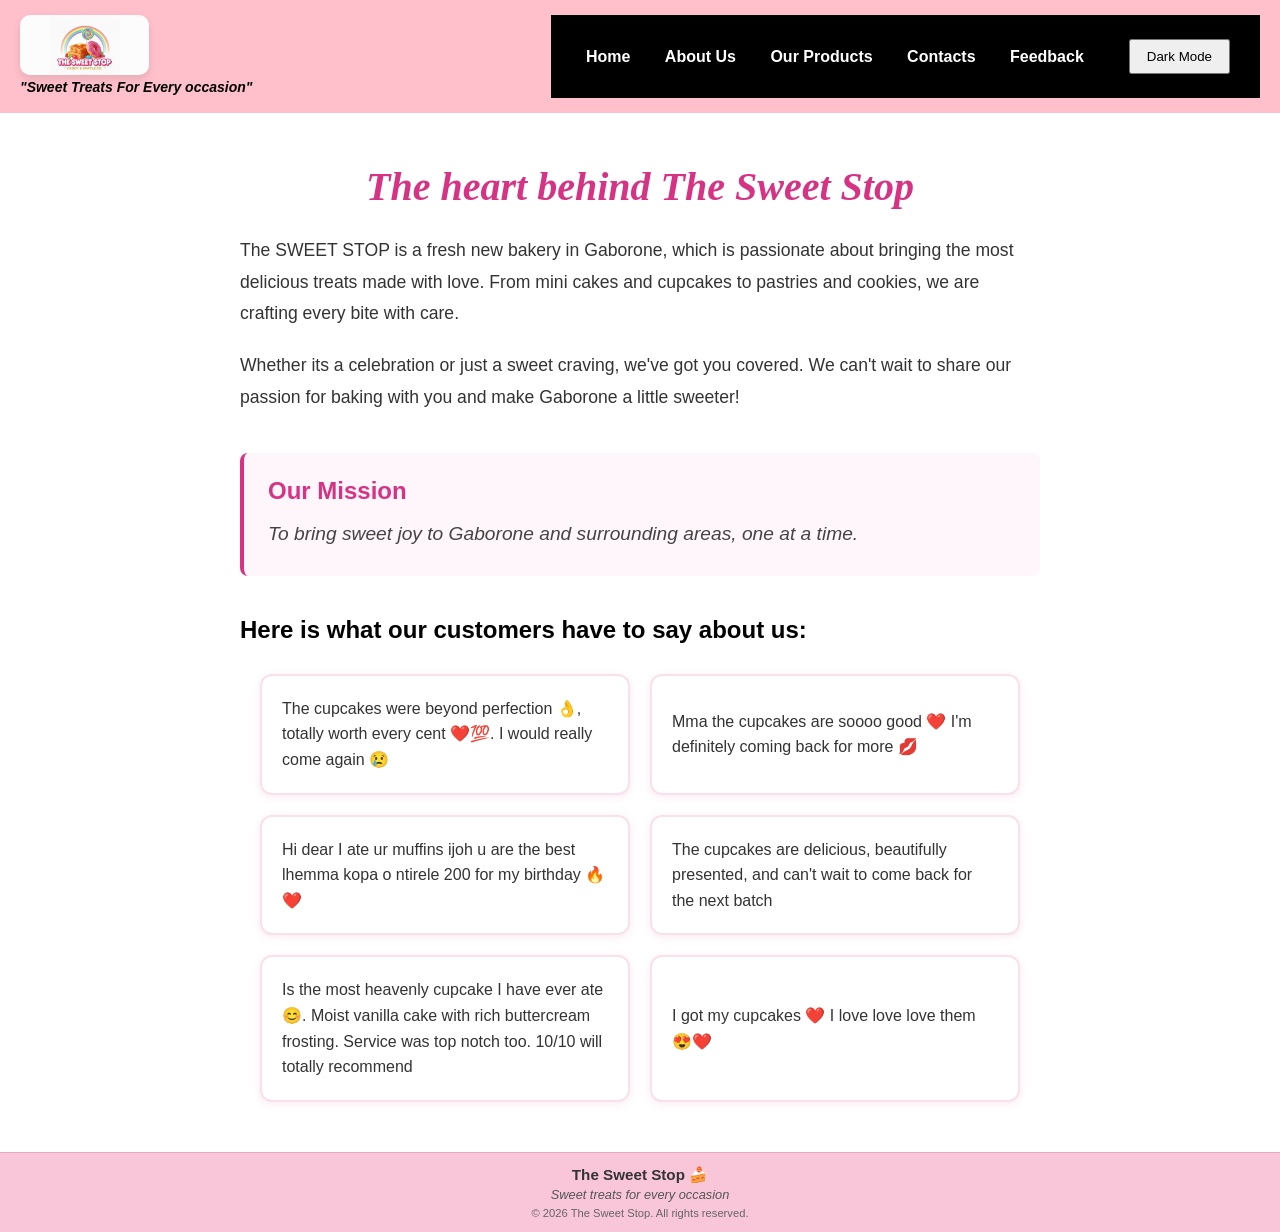
==== commit 19b665ed: "updates" ====
--- a/about.html
+++ b/about.html
@@ -31,20 +31,20 @@
     <main>
         <section class="about-section">
             <div class="about-container">
-        <h1>The heart behind The Sweet Stop 💕</h1>
+        <h1>The heart behind The Sweet Stop</h1>
         <p class="about-intro">
-            The SWEET STOP is a fresh new bakery in Gaborone, which is passionate about bringing the most delicious treats made with love🧁.
+            The SWEET STOP is a fresh new bakery in Gaborone, which is passionate about bringing the most delicious treats made with love.
             From mini cakes and cupcakes to pastries and cookies, we are crafting every bite with care.
         </p>
         <p>
-            Whether its a celebration🎉 or just a sweet craving, we've got you covered. We can't wait to share our passion for baking with you and make Gaborone a little sweeter!✨
+            Whether its a celebration or just a sweet craving, we've got you covered. We can't wait to share our passion for baking with you and make Gaborone a little sweeter!
            
         </p>
 
         <div class="mission-box">
-            <h2>Our Mission🎯</h2>
+            <h2>Our Mission</h2>
         <p>
-            To bring sweet joy to Gaborone and surrounding areas, one at a time.🍰
+            To bring sweet joy to Gaborone and surrounding areas, one at a time.
         </p>
         </div>
         </div>
--- a/styles.css
+++ b/styles.css
@@ -2,7 +2,7 @@
     font-family: Arial, Helvetica, sans-serif;
     margin: 0;
     padding: 0;
-    background-color: #fff7f9;
+    background-color: #ffffff;
     color: #000000;
     transition: background-color 0.3s, color 0.3s;
 }
@@ -217,7 +217,6 @@
     max-width: 250px;
   }
 
-  
   body {
     background-color: #ffffff; 
     font-family: Arial, sans-serif;
@@ -300,7 +299,7 @@
   }
 
   input[type="radio"] {
-    accent-color: #ffc0ff;
+    accent-color: #000000;
     width: 18px;
     height: 18px;
   }
@@ -311,7 +310,7 @@
     font-size: 20px;
     font-weight: bold;
     color: #ffffff;             
-    background-color: #ffc0ff;  
+    background-color: #d63384;  
     border: none;
     border-radius: 10px;
     cursor: pointer;
@@ -320,7 +319,7 @@
   }
 
   button[type="submit"]:hover {
-    background-color: #b02a5b;  
+    background-color: #000000;  
     transform: translate(-2px);
     box-shadow: 0 6px 15px rgba(214, 51, 132, 0.4);
   }
@@ -481,7 +480,7 @@
   padding: 1.5rem;
   box-shadow: 0 10px 25px rgba(0,0,0,0.08);
   transition: transform 0.3s ease, box-shadow 0.3s ease;
-
+  
 }
 
 .product:hover {
@@ -506,13 +505,14 @@
 }
 
 .product h3 {
+  color: #000;
   font-size: 1.4rem;
   margin: 1rem 0 0.5rem;
   letter-spacing: 1px;
 }
 
 .product p {
-  color: #444;
+  color: #000000;
   line-height: 1.6;
   font-size: 0.95rem;
 }
@@ -522,15 +522,6 @@
   font-style: italic;
 }
 
-.products-section {
-  background: linear-gradient(
-    to bottom,
-    #fff7f9,
-    #ffffff
-  );
-  padding: 4rem 1rem;
-  margin-bottom: 2rem;
-}
 
 .cupcake-images {
 display: flex;
@@ -622,6 +613,7 @@
 }
 
 .offers-list li {
+  color: #000000;
   background: #ffffff;
   margin-bottom: 1rem;
   padding: 1rem 1.2rem;
@@ -650,7 +642,7 @@
 
 .note {
   font-size: 0.9rem;
-  color: #555;
+  color: #000000;
   margin-top: 2rem;
 }
 
@@ -672,9 +664,7 @@
   width: 100%;
   margin-top: 0;
 
-  
-  
- background-image: url("special offer.png");  
+  background-image: url("special offer.png");  
   background-size: cover;
   background-position: center;
   background-repeat: no-repeat;
@@ -831,7 +821,7 @@
 
 .faq-intro {
   text-align: center;
-  color: #555;
+  color: #000000;
   margin-bottom: 2.5rem;
 }
 
@@ -1060,11 +1050,12 @@
 }
 
 body.dark-mode {
-    background-color: #333333;
+    background-color: #353434;
     color: #f9f9f9;
 }
 body.dark-mode nav { background-color: #222222; }
 #theme-toggle { padding: 8px 16px; cursor: pointer; margin: 10px; }
+
 
 
 #back-to-top {
@@ -1072,7 +1063,7 @@
     position: fixed;
     bottom: 20px;
     right: 20px;
-    background-color: #ffc0ff;
+    background-color: #000000;
     color: white;
     width: 50px;
     height: 50px;
@@ -1085,3 +1076,5 @@
 }
 #back-to-top:hover { background-color: #e5609c; }
 
+
+
